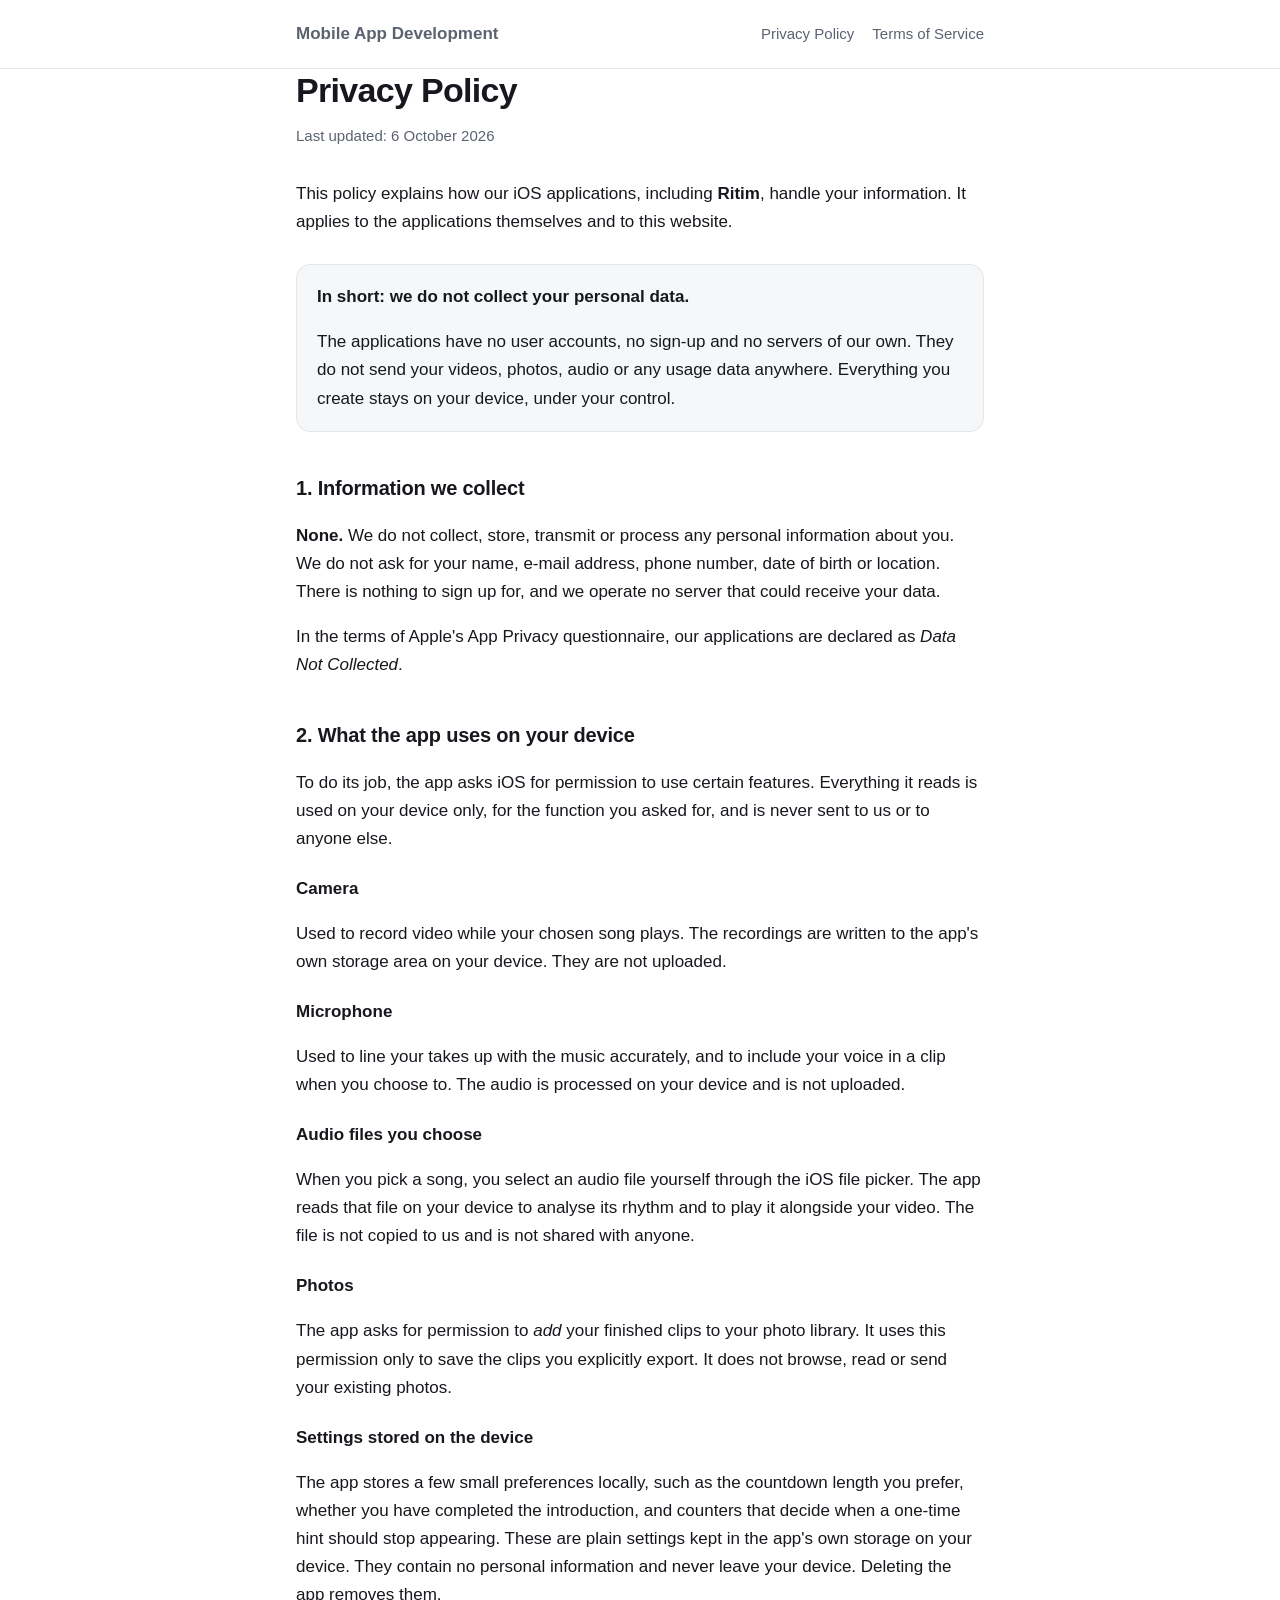
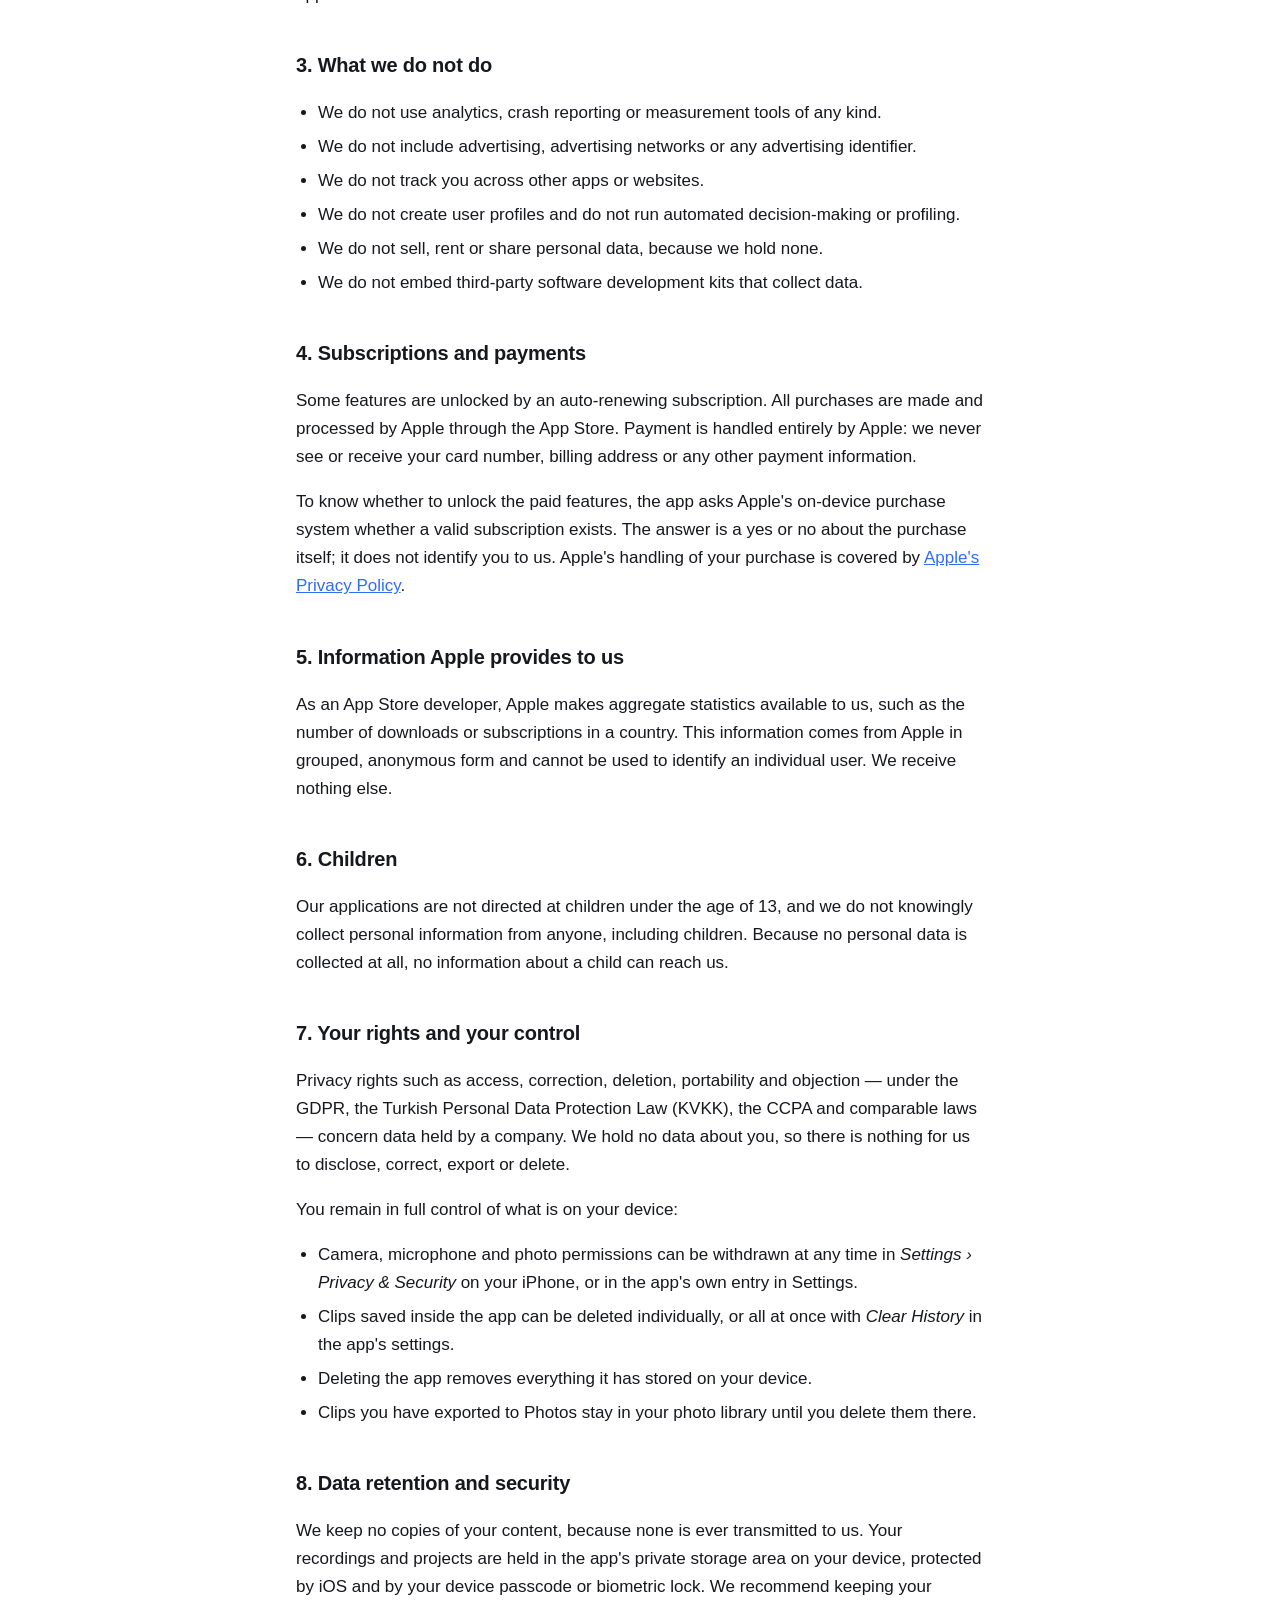
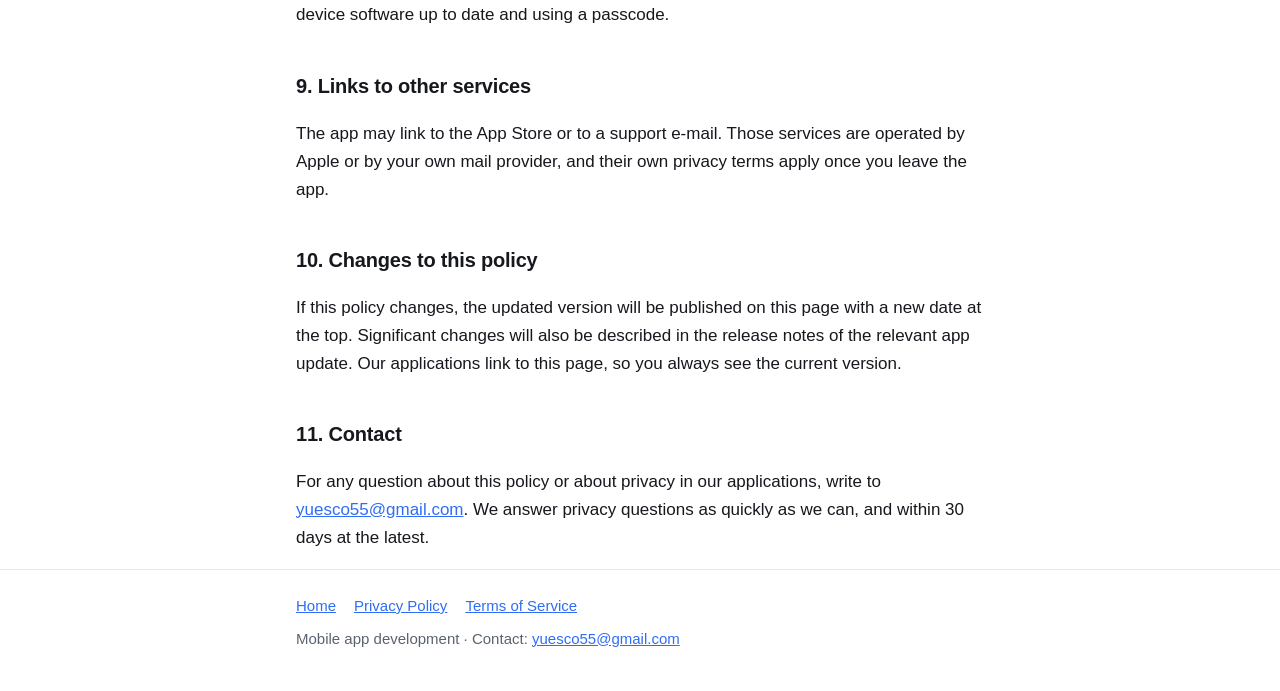
==== privacy/index.html @ 762d1a96 "Add home, privacy policy and terms pages Static pages served by GitHub Pages, for the privacy policy" ====
<!doctype html>
<html lang="en">
<head>
<meta charset="utf-8">
<meta name="viewport" content="width=device-width, initial-scale=1">
<title>Privacy Policy</title>
<meta name="description" content="Privacy policy for our iOS applications: no accounts, no servers, no analytics — your recordings, photos and audio stay on your device.">
<link rel="stylesheet" href="/style.css">
</head>
<body>

<header class="site">
  <div class="wrap">
    <a class="home" href="/">Mobile App Development</a>
    <nav>
      <a href="/privacy/">Privacy Policy</a>
      <a href="/terms/">Terms of Service</a>
    </nav>
  </div>
</header>

<main class="wrap">
  <h1>Privacy Policy</h1>
  <p class="updated">Last updated: 6 October 2026</p>

  <p>This policy explains how our iOS applications, including <strong>Ritim</strong>, handle your information. It applies to the applications themselves and to this website.</p>

  <div class="card">
    <p><strong>In short: we do not collect your personal data.</strong></p>
    <p>The applications have no user accounts, no sign-up and no servers of our own. They do not send your videos, photos, audio or any usage data anywhere. Everything you create stays on your device, under your control.</p>
  </div>

  <h2>1. Information we collect</h2>
  <p><strong>None.</strong> We do not collect, store, transmit or process any personal information about you. We do not ask for your name, e-mail address, phone number, date of birth or location. There is nothing to sign up for, and we operate no server that could receive your data.</p>
  <p>In the terms of Apple's App Privacy questionnaire, our applications are declared as <em>Data Not Collected</em>.</p>

  <h2>2. What the app uses on your device</h2>
  <p>To do its job, the app asks iOS for permission to use certain features. Everything it reads is used on your device only, for the function you asked for, and is never sent to us or to anyone else.</p>

  <h3>Camera</h3>
  <p>Used to record video while your chosen song plays. The recordings are written to the app's own storage area on your device. They are not uploaded.</p>

  <h3>Microphone</h3>
  <p>Used to line your takes up with the music accurately, and to include your voice in a clip when you choose to. The audio is processed on your device and is not uploaded.</p>

  <h3>Audio files you choose</h3>
  <p>When you pick a song, you select an audio file yourself through the iOS file picker. The app reads that file on your device to analyse its rhythm and to play it alongside your video. The file is not copied to us and is not shared with anyone.</p>

  <h3>Photos</h3>
  <p>The app asks for permission to <em>add</em> your finished clips to your photo library. It uses this permission only to save the clips you explicitly export. It does not browse, read or send your existing photos.</p>

  <h3>Settings stored on the device</h3>
  <p>The app stores a few small preferences locally, such as the countdown length you prefer, whether you have completed the introduction, and counters that decide when a one-time hint should stop appearing. These are plain settings kept in the app's own storage on your device. They contain no personal information and never leave your device. Deleting the app removes them.</p>

  <h2>3. What we do not do</h2>
  <ul>
    <li>We do not use analytics, crash reporting or measurement tools of any kind.</li>
    <li>We do not include advertising, advertising networks or any advertising identifier.</li>
    <li>We do not track you across other apps or websites.</li>
    <li>We do not create user profiles and do not run automated decision-making or profiling.</li>
    <li>We do not sell, rent or share personal data, because we hold none.</li>
    <li>We do not embed third-party software development kits that collect data.</li>
  </ul>

  <h2>4. Subscriptions and payments</h2>
  <p>Some features are unlocked by an auto-renewing subscription. All purchases are made and processed by Apple through the App Store. Payment is handled entirely by Apple: we never see or receive your card number, billing address or any other payment information.</p>
  <p>To know whether to unlock the paid features, the app asks Apple's on-device purchase system whether a valid subscription exists. The answer is a yes or no about the purchase itself; it does not identify you to us. Apple's handling of your purchase is covered by <a href="https://www.apple.com/legal/privacy/" rel="noopener">Apple's Privacy Policy</a>.</p>

  <h2>5. Information Apple provides to us</h2>
  <p>As an App Store developer, Apple makes aggregate statistics available to us, such as the number of downloads or subscriptions in a country. This information comes from Apple in grouped, anonymous form and cannot be used to identify an individual user. We receive nothing else.</p>

  <h2>6. Children</h2>
  <p>Our applications are not directed at children under the age of 13, and we do not knowingly collect personal information from anyone, including children. Because no personal data is collected at all, no information about a child can reach us.</p>

  <h2>7. Your rights and your control</h2>
  <p>Privacy rights such as access, correction, deletion, portability and objection — under the GDPR, the Turkish Personal Data Protection Law (KVKK), the CCPA and comparable laws — concern data held by a company. We hold no data about you, so there is nothing for us to disclose, correct, export or delete.</p>
  <p>You remain in full control of what is on your device:</p>
  <ul>
    <li>Camera, microphone and photo permissions can be withdrawn at any time in <em>Settings &rsaquo; Privacy &amp; Security</em> on your iPhone, or in the app's own entry in Settings.</li>
    <li>Clips saved inside the app can be deleted individually, or all at once with <em>Clear History</em> in the app's settings.</li>
    <li>Deleting the app removes everything it has stored on your device.</li>
    <li>Clips you have exported to Photos stay in your photo library until you delete them there.</li>
  </ul>

  <h2>8. Data retention and security</h2>
  <p>We keep no copies of your content, because none is ever transmitted to us. Your recordings and projects are held in the app's private storage area on your device, protected by iOS and by your device passcode or biometric lock. We recommend keeping your device software up to date and using a passcode.</p>

  <h2>9. Links to other services</h2>
  <p>The app may link to the App Store or to a support e-mail. Those services are operated by Apple or by your own mail provider, and their own privacy terms apply once you leave the app.</p>

  <h2>10. Changes to this policy</h2>
  <p>If this policy changes, the updated version will be published on this page with a new date at the top. Significant changes will also be described in the release notes of the relevant app update. Our applications link to this page, so you always see the current version.</p>

  <h2>11. Contact</h2>
  <p>For any question about this policy or about privacy in our applications, write to <a href="mailto:yuesco55@gmail.com">yuesco55@gmail.com</a>. We answer privacy questions as quickly as we can, and within 30 days at the latest.</p>
</main>

<footer class="site">
  <div class="wrap">
    <nav>
      <a href="/">Home</a>
      <a href="/privacy/">Privacy Policy</a>
      <a href="/terms/">Terms of Service</a>
    </nav>
    <div>Mobile app development &middot; Contact: <a href="mailto:yuesco55@gmail.com">yuesco55@gmail.com</a></div>
  </div>
</footer>

</body>
</html>
---- style.css ----
:root {
  --bg: #ffffff;
  --surface: #f6f7f9;
  --text: #16181d;
  --muted: #5b6370;
  --line: #e3e6eb;
  --accent: #2f6df6;
  --radius: 14px;
}

@media (prefers-color-scheme: dark) {
  :root {
    --bg: #0f1115;
    --surface: #171a21;
    --text: #eceef2;
    --muted: #9aa2b1;
    --line: #262b35;
    --accent: #6f9bff;
  }
}

* { box-sizing: border-box; }

html { -webkit-text-size-adjust: 100%; }

body {
  margin: 0;
  background: var(--bg);
  color: var(--text);
  font: 17px/1.65 -apple-system, BlinkMacSystemFont, "Segoe UI", Roboto, Helvetica, Arial, sans-serif;
}

.wrap {
  max-width: 720px;
  margin: 0 auto;
  padding: 0 16px;
}

header.site {
  border-bottom: 1px solid var(--line);
  padding: 20px 0;
}

header.site .wrap {
  display: flex;
  flex-wrap: wrap;
  gap: 8px 20px;
  align-items: baseline;
  justify-content: space-between;
}

header.site a { color: var(--muted); text-decoration: none; }
header.site a:hover { color: var(--accent); }
header.site nav { display: flex; gap: 18px; font-size: 15px; }

.home { color: var(--text); font-weight: 600; }

main { padding: 48px 0 64px; }

h1 {
  font-size: 34px;
  line-height: 1.25;
  letter-spacing: -0.02em;
  margin: 0 0 12px;
}

h2 {
  font-size: 20px;
  letter-spacing: -0.01em;
  margin: 36px 0 10px;
  padding-top: 4px;
}

h3 { font-size: 17px; margin: 22px 0 6px; }

p, li { color: var(--text); }

.lede {
  font-size: 19px;
  color: var(--muted);
  margin: 0 0 32px;
}

.updated {
  color: var(--muted);
  font-size: 15px;
  margin: 0 0 32px;
}

ul { padding-left: 22px; }
li { margin: 6px 0; }

a { color: var(--accent); }

.card {
  background: var(--surface);
  border: 1px solid var(--line);
  border-radius: var(--radius);
  padding: 18px 20px;
  margin: 28px 0;
}

.card p:first-child { margin-top: 0; }
.card p:last-child { margin-bottom: 0; }

.grid {
  display: grid;
  gap: 14px;
  grid-template-columns: repeat(auto-fit, minmax(220px, 1fr));
  margin: 32px 0;
}

.grid .card { margin: 0; }
.grid h3 { margin-top: 0; }
.grid p { color: var(--muted); margin-bottom: 0; font-size: 16px; }

footer.site {
  border-top: 1px solid var(--line);
  padding: 24px 0 40px;
  color: var(--muted);
  font-size: 15px;
}

footer.site nav { display: flex; flex-wrap: wrap; gap: 18px; margin-bottom: 8px; }

@media (max-width: 480px) {
  h1 { font-size: 28px; }
  main { padding: 36px 0 48px; }
}
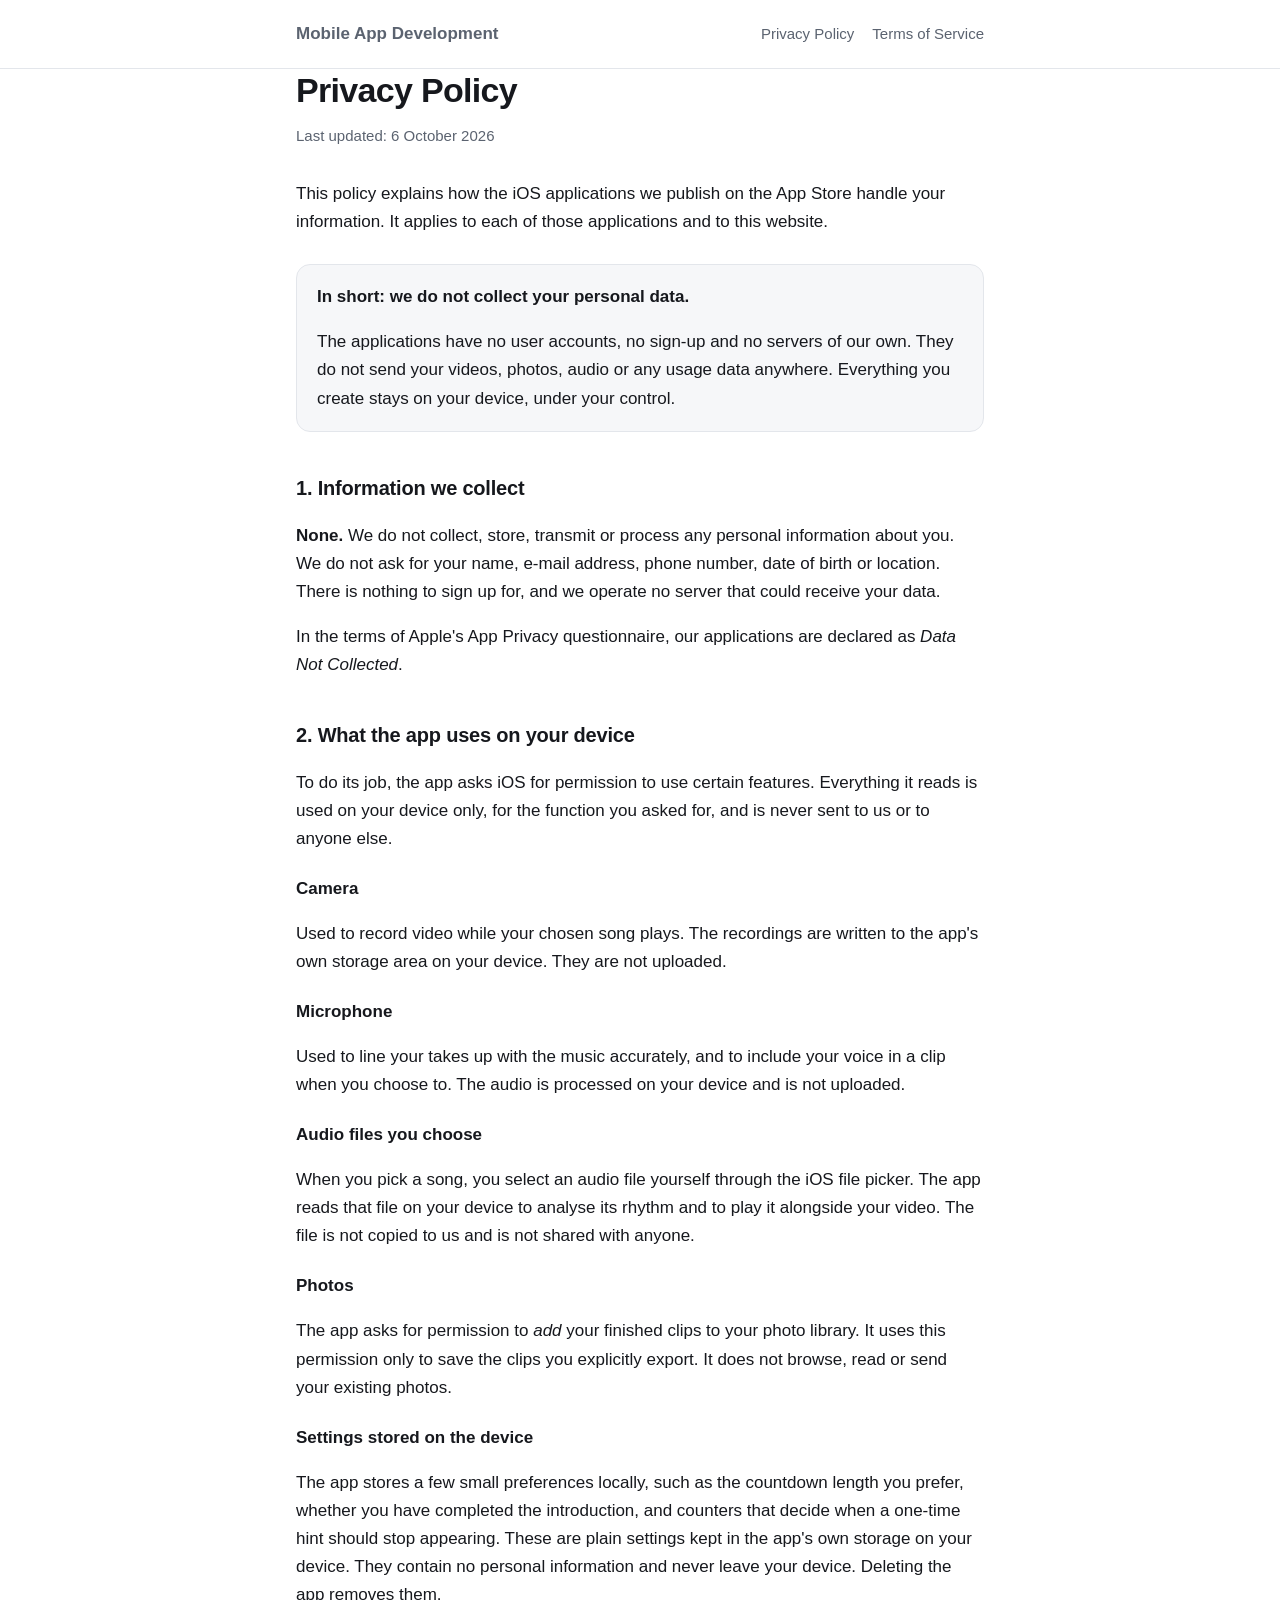
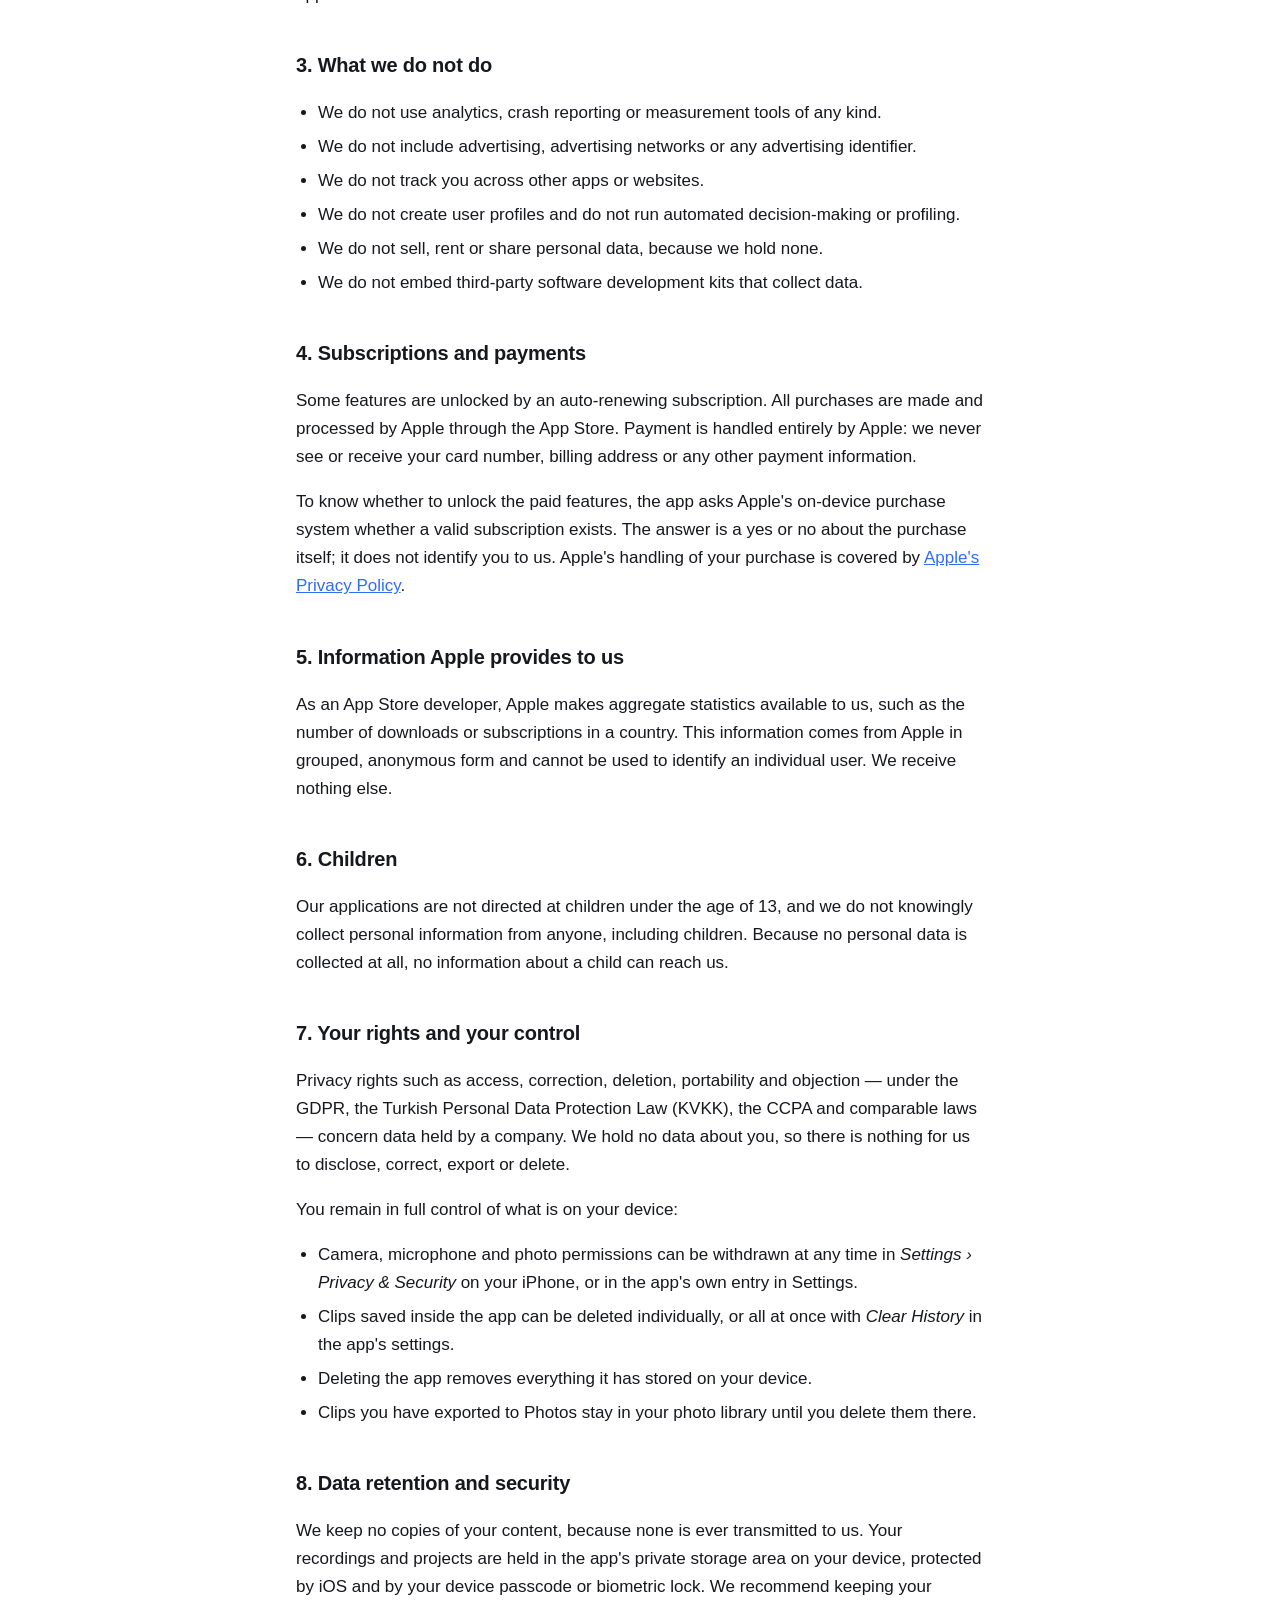
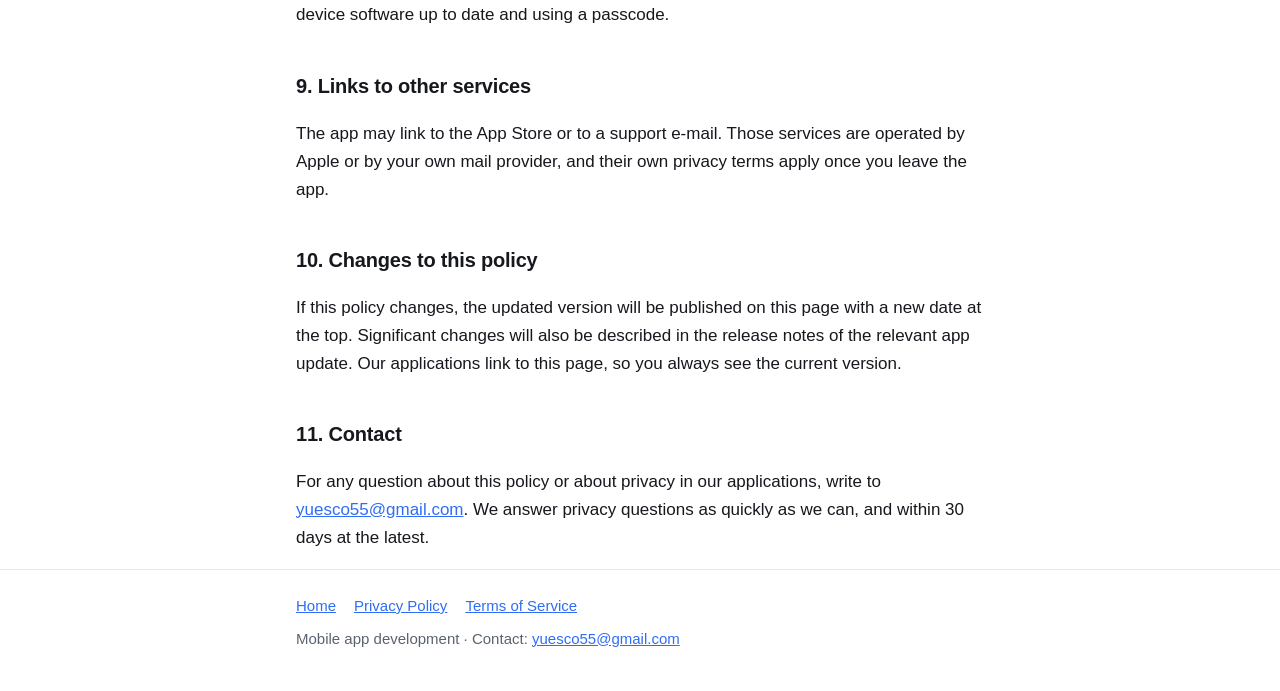
==== commit 682c7c2e: "Make the legal pages name no application They now cover the applications we publish on the App Store" ====
--- a/privacy/index.html
+++ b/privacy/index.html
@@ -23,7 +23,7 @@
   <h1>Privacy Policy</h1>
   <p class="updated">Last updated: 6 October 2026</p>
 
-  <p>This policy explains how our iOS applications, including <strong>Ritim</strong>, handle your information. It applies to the applications themselves and to this website.</p>
+  <p>This policy explains how the iOS applications we publish on the App Store handle your information. It applies to each of those applications and to this website.</p>
 
   <div class="card">
     <p><strong>In short: we do not collect your personal data.</strong></p>
